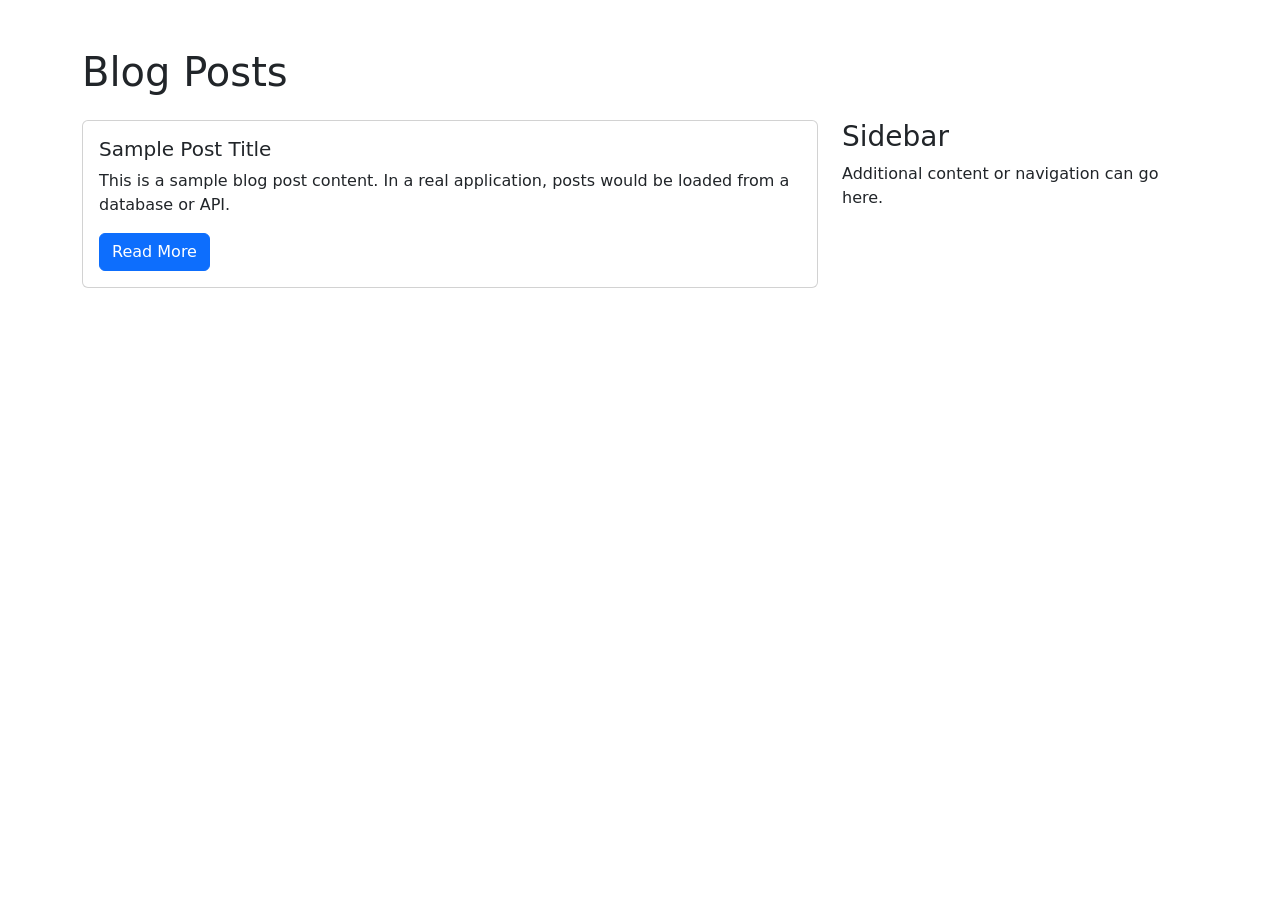
==== user-app/index.html @ 09cea37a "Initialized a new project" ====
<!DOCTYPE html>
<html lang="en">
<head>
    <meta charset="UTF-8">
    <meta name="viewport" content="width=device-width, initial-scale=1.0">
    <title>User - Blog Posts</title>
    <link href="https://cdn.jsdelivr.net/npm/bootstrap@5.3.0/dist/css/bootstrap.min.css" rel="stylesheet">
</head>
<body>
    <div class="container mt-5">
        <h1 class="mb-4">Blog Posts</h1>
        <div class="row">
            <div class="col-md-8">
                <div id="postsContainer">
                    <!-- Blog posts will be displayed here -->
                    <div class="card mb-4">
                        <div class="card-body">
                            <h5 class="card-title">Sample Post Title</h5>
                            <p class="card-text">This is a sample blog post content. In a real application, posts would be loaded from a database or API.</p>
                            <a href="#" class="btn btn-primary">Read More</a>
                        </div>
                    </div>
                </div>
            </div>
            <div class="col-md-4">
                <h3>Sidebar</h3>
                <p>Additional content or navigation can go here.</p>
            </div>
        </div>
    </div>
    <script src="https://cdn.jsdelivr.net/npm/bootstrap@5.3.0/dist/js/bootstrap.bundle.min.js"></script>
</body>
</html>
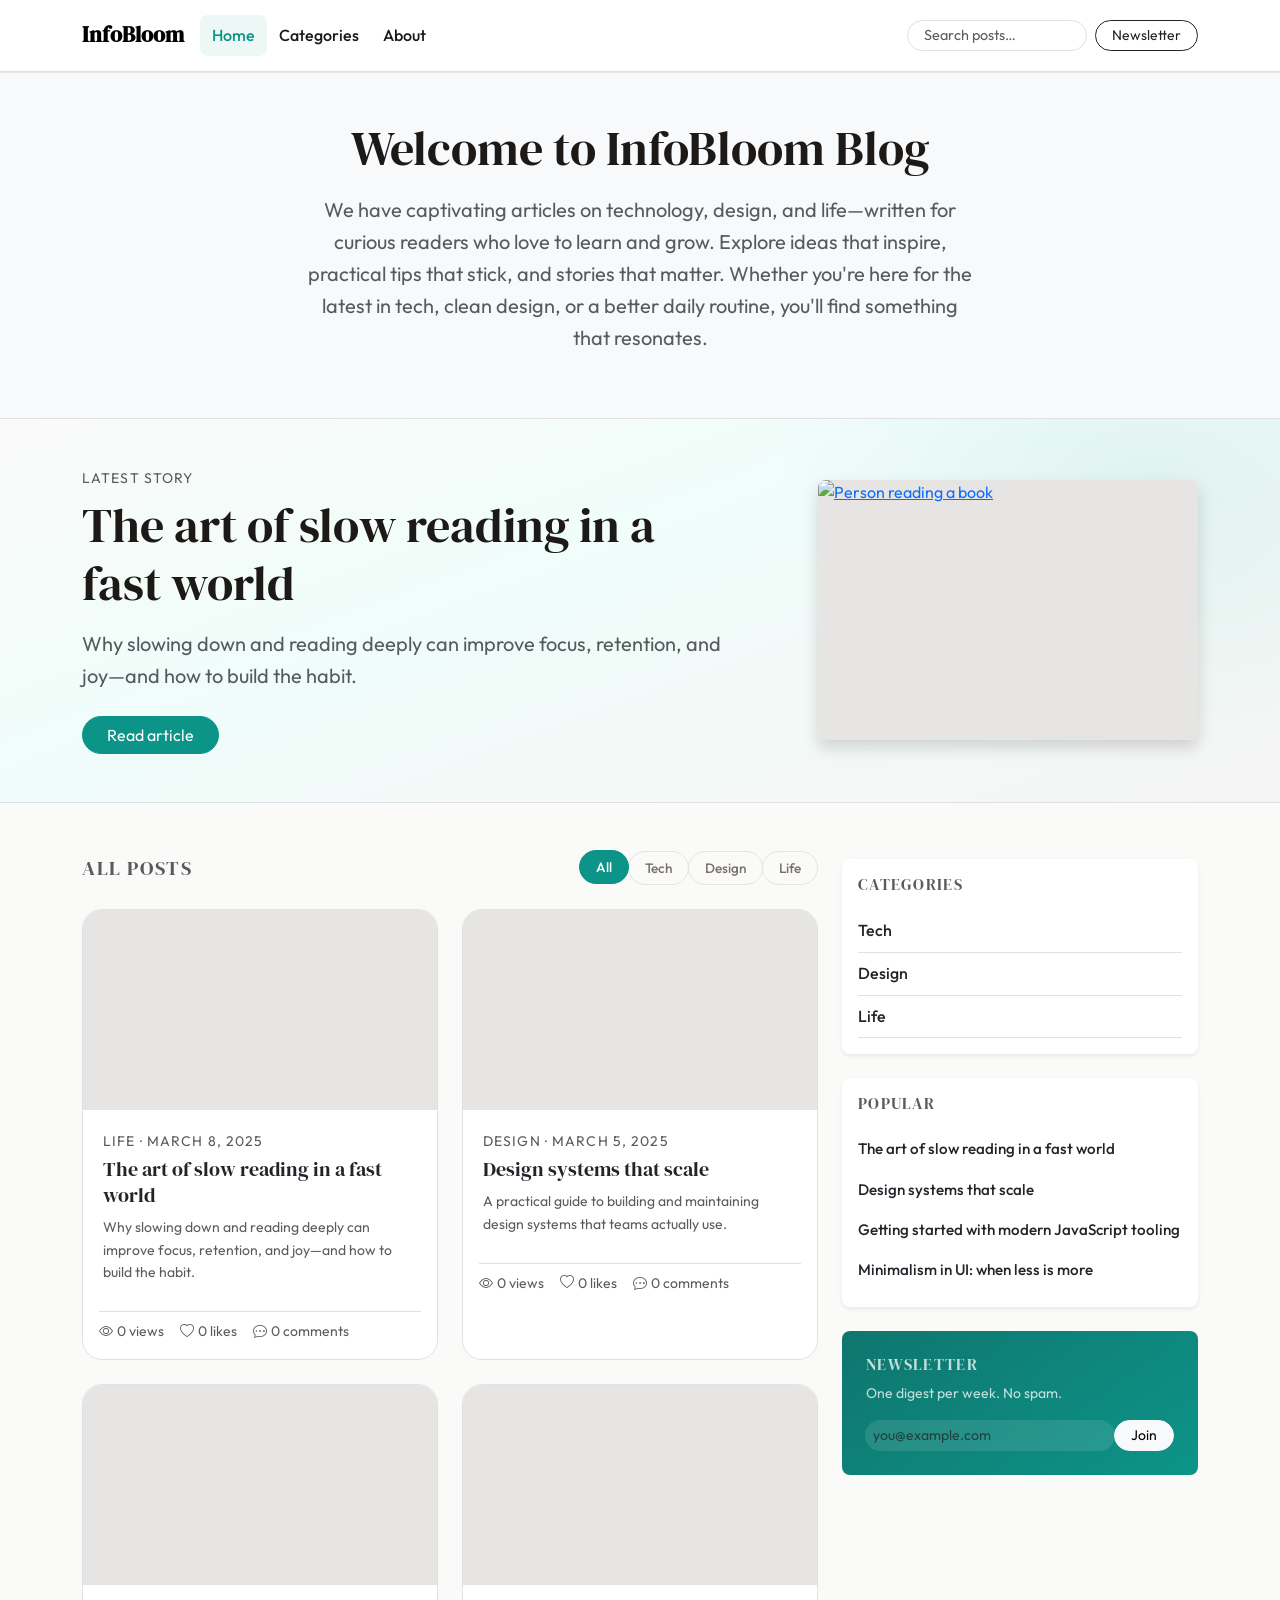
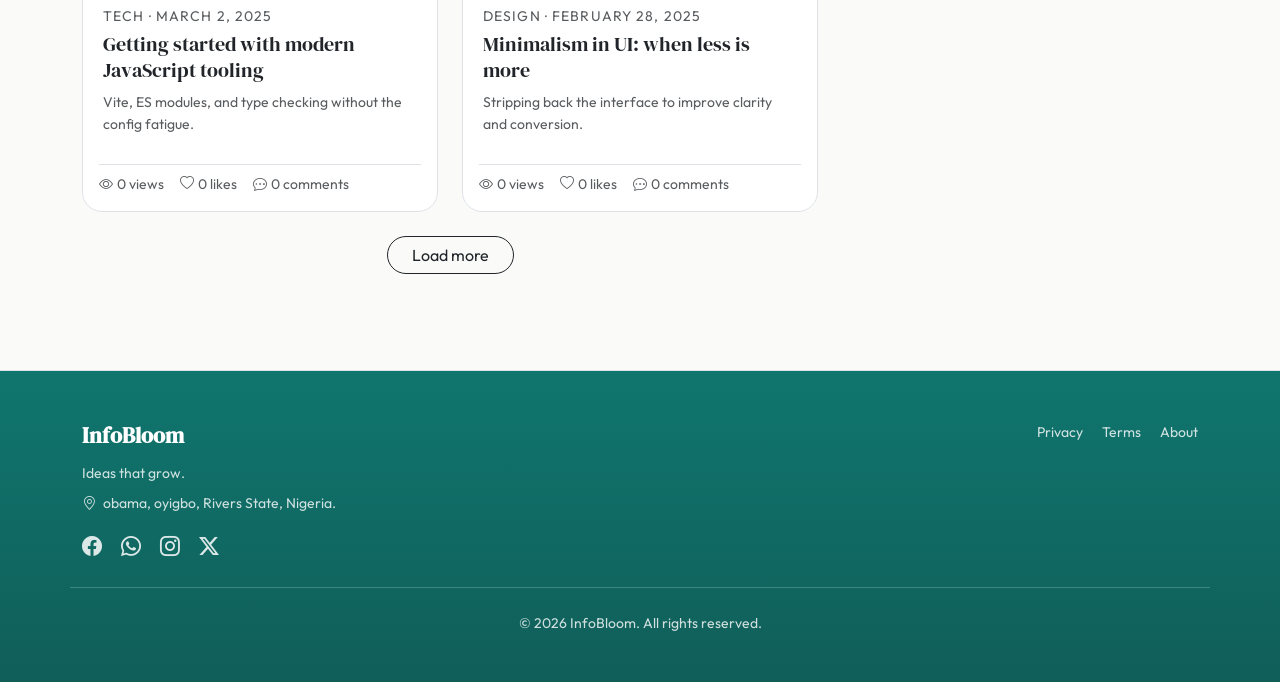
==== commit 764e59d9: "added user" ====
--- a/user-app/index.html
+++ b/user-app/index.html
@@ -3,31 +3,195 @@
 <head>
     <meta charset="UTF-8">
     <meta name="viewport" content="width=device-width, initial-scale=1.0">
-    <title>User - Blog Posts</title>
-    <link href="https://cdn.jsdelivr.net/npm/bootstrap@5.3.0/dist/css/bootstrap.min.css" rel="stylesheet">
+    <meta name="description" content="InfoBloom — A blog where ideas grow. Articles on tech, design, and life.">
+    <title>InfoBloom — Ideas that grow</title>
+    <link href="https://cdn.jsdelivr.net/npm/bootstrap@5.3.2/dist/css/bootstrap.min.css" rel="stylesheet">
+    <link rel="preconnect" href="https://fonts.googleapis.com">
+    <link rel="preconnect" href="https://fonts.gstatic.com" crossorigin>
+    <link href="https://fonts.googleapis.com/css2?family=DM+Serif+Display&family=Outfit:wght@400;500;600;700&display=swap" rel="stylesheet">
+    <link rel="stylesheet" href="https://cdn.jsdelivr.net/npm/bootstrap-icons@1.11.3/font/bootstrap-icons.min.css">
+    <link rel="stylesheet" href="styles.css">
 </head>
 <body>
-    <div class="container mt-5">
-        <h1 class="mb-4">Blog Posts</h1>
-        <div class="row">
-            <div class="col-md-8">
-                <div id="postsContainer">
-                    <!-- Blog posts will be displayed here -->
-                    <div class="card mb-4">
-                        <div class="card-body">
-                            <h5 class="card-title">Sample Post Title</h5>
-                            <p class="card-text">This is a sample blog post content. In a real application, posts would be loaded from a database or API.</p>
-                            <a href="#" class="btn btn-primary">Read More</a>
+    <header>
+        <nav class="navbar navbar-expand-lg navbar-light bg-white border-bottom fixed-top" aria-label="Main navigation">
+            <div class="container">
+                <a class="navbar-brand fw-bold" href="index.html">InfoBloom</a>
+                <button class="navbar-toggler border-0" type="button" data-bs-toggle="collapse" data-bs-target="#navbarMain" aria-controls="navbarMain" aria-expanded="false" aria-label="Toggle menu">
+                    <span class="navbar-toggler-icon"></span>
+                </button>
+                <div class="collapse navbar-collapse" id="navbarMain">
+                    <ul class="navbar-nav me-auto mb-2 mb-lg-0">
+                        <li class="nav-item">
+                            <a class="nav-link active" href="index.html">Home</a>
+                        </li>
+                        <li class="nav-item">
+                            <a class="nav-link" href="index.html#categories">Categories</a>
+                        </li>
+                        <li class="nav-item">
+                            <a class="nav-link" href="about.html">About</a>
+                        </li>
+                    </ul>
+                    <div class="d-flex align-items-center gap-2 flex-grow-1 flex-lg-grow-0">
+                        <div class="position-relative w-100" style="max-width: 220px;">
+                            <label for="searchInput" class="visually-hidden">Search posts</label>
+                            <input type="search" class="form-control form-control-sm rounded-pill border search-input" id="searchInput" placeholder="Search posts…" aria-label="Search posts">
                         </div>
+                        <button type="button" class="btn btn-outline-dark btn-sm rounded-pill px-3" data-bs-toggle="modal" data-bs-target="#newsletterModal">Newsletter</button>
                     </div>
                 </div>
             </div>
-            <div class="col-md-4">
-                <h3>Sidebar</h3>
-                <p>Additional content or navigation can go here.</p>
+        </nav>
+    </header>
+
+    <main class="content-offset">
+        <!-- Welcome heading -->
+        <section class="welcome-heading bg-light border-bottom py-4 py-lg-5">
+            <div class="container text-center">
+                <h1 class="display-6 fw-normal hero-title mb-3 animate-in delay-1">Welcome to InfoBloom Blog</h1>
+                <p class="lead text-muted mx-auto animate-in delay-2" style="max-width: 42rem;">
+                    We have captivating articles on technology, design, and life—written for curious readers who love to learn and grow. Explore ideas that inspire, practical tips that stick, and stories that matter. Whether you're here for the latest in tech, clean design, or a better daily routine, you'll find something that resonates.
+                </p>
+            </div>
+        </section>
+        <!-- Hero: featured post -->
+        <section class="hero bg-light border-bottom py-5 py-lg-6">
+            <div class="container position-relative">
+                <div class="row align-items-center">
+                    <div class="col-lg-7">
+                        <p class="text-uppercase small text-muted mb-2 letter-spacing animate-in delay-1" aria-hidden="true">Latest story</p>
+                        <h1 class="display-5 fw-normal mb-3 hero-title animate-in delay-2" id="heroTitle">Loading…</h1>
+                        <p class="lead text-muted mb-4 animate-in delay-3" id="heroExcerpt">—</p>
+                        <a href="#" class="btn btn-dark rounded-pill px-4 animate-in delay-4" id="heroCta">Read article</a>
+                    </div>
+                    <div class="col-lg-5 d-none d-lg-block mt-4 mt-lg-0">
+                        <a href="#" id="heroCtaImage" class="hero-image-card animate-in delay-5 d-block rounded-3 overflow-hidden shadow">
+                            <img id="heroImage" src="" alt="" class="hero-image-card-img w-100">
+                        </a>
+                    </div>
+                </div>
+            </div>
+        </section>
+
+        <!-- Posts + sidebar -->
+        <section class="py-5" id="categories">
+            <div class="container">
+                <div class="row">
+                    <div class="col-lg-8">
+                        <div class="d-flex flex-wrap align-items-center justify-content-between gap-3 mb-4 reveal">
+                            <h2 class="h5 text-uppercase text-muted letter-spacing mb-0">All posts</h2>
+                            <div class="btn-group" role="group" aria-label="Filter by category">
+                                <button type="button" class="btn btn-outline-secondary btn-sm rounded-pill px-3 btn-filter active" data-category="all">All</button>
+                                <button type="button" class="btn btn-outline-secondary btn-sm rounded-pill px-3 btn-filter" data-category="tech">Tech</button>
+                                <button type="button" class="btn btn-outline-secondary btn-sm rounded-pill px-3 btn-filter" data-category="design">Design</button>
+                                <button type="button" class="btn btn-outline-secondary btn-sm rounded-pill px-3 btn-filter" data-category="life">Life</button>
+                            </div>
+                        </div>
+                        <div id="postsContainer" class="row g-4" role="list">
+                            <!-- Posts injected by app.js -->
+                        </div>
+                        <div id="postsEmpty" class="text-center py-5 d-none">
+                            <p class="text-muted mb-0">No posts match your search or filter.</p>
+                        </div>
+                        <div class="text-center mt-4">
+                            <button type="button" class="btn btn-outline-dark rounded-pill px-4" id="loadMoreBtn">Load more</button>
+                        </div>
+                    </div>
+                    <aside class="col-lg-4 mt-5 mt-lg-0">
+                        <div class="sticky-top pt-lg-2">
+                            <div class="card border-0 shadow-sm rounded-3 mb-4 reveal">
+                                <div class="card-body">
+                                    <h3 class="h6 text-uppercase text-muted letter-spacing mb-3">Categories</h3>
+                                    <ul class="list-unstyled mb-0">
+                                        <li><a href="#" class="category-link text-dark text-decoration-none d-flex justify-content-between py-2 border-bottom" data-category="tech">Tech</a></li>
+                                        <li><a href="#" class="category-link text-dark text-decoration-none d-flex justify-content-between py-2 border-bottom" data-category="design">Design</a></li>
+                                        <li><a href="#" class="category-link text-dark text-decoration-none d-flex justify-content-between py-2 border-bottom" data-category="life">Life</a></li>
+                                    </ul>
+                                </div>
+                            </div>
+                            <div class="card border-0 shadow-sm rounded-3 mb-4 reveal">
+                                <div class="card-body">
+                                    <h3 class="h6 text-uppercase text-muted letter-spacing mb-3">Popular</h3>
+                                    <ul class="list-unstyled mb-0" id="popularList">
+                                        <!-- Injected by app.js -->
+                                    </ul>
+                                </div>
+                            </div>
+                            <div class="card bg-dark text-white border-0 rounded-3 overflow-hidden reveal">
+                                <div class="card-body p-4">
+                                    <h3 class="h6 text-uppercase letter-spacing mb-2 opacity-75">Newsletter</h3>
+                                    <p class="small opacity-75 mb-3">One digest per week. No spam.</p>
+                                    <form id="sidebarNewsletterForm" class="newsletter-form">
+                                        <div class="input-group">
+                                            <label for="sidebarEmail" class="visually-hidden">Email address</label>
+                                            <input type="email" class="form-control form-control-sm rounded-pill border-0 bg-white bg-opacity-10 text-white" id="sidebarEmail" placeholder="you@example.com" required>
+                                            <button class="btn btn-light btn-sm rounded-pill px-3" type="submit">Join</button>
+                                        </div>
+                                        <p class="small text-success mt-2 mb-0 d-none" id="newsletterSuccess">Thanks! Check your inbox.</p>
+                                    </form>
+                                </div>
+                            </div>
+                        </div>
+                    </aside>
+                </div>
+            </div>
+        </section>
+    </main>
+
+    <footer class="footer border-top py-5 mt-5 reveal">
+        <div class="container">
+            <div class="row align-items-start">
+                <div class="col-md-6 mb-4 mb-md-0">
+                    <a class="navbar-brand fw-bold text-dark text-decoration-none" href="index.html">InfoBloom</a>
+                    <p class="small text-muted mt-2 mb-0">Ideas that grow.</p>
+                    <address class="small text-muted mt-2 mb-0">
+                        <i class="bi bi-geo-alt me-1"></i> obama, oyigbo, Rivers State, Nigeria.
+                    </address>
+                    <div class="social-links mt-3">
+                        <a href="https://facebook.com" target="_blank" rel="noopener noreferrer" class="text-muted me-3" aria-label="Facebook"><i class="bi bi-facebook"></i></a>
+                        <a href="https://wa.me" target="_blank" rel="noopener noreferrer" class="text-muted me-3" aria-label="WhatsApp"><i class="bi bi-whatsapp"></i></a>
+                        <a href="https://instagram.com" target="_blank" rel="noopener noreferrer" class="text-muted me-3" aria-label="Instagram"><i class="bi bi-instagram"></i></a>
+                        <a href="https://twitter.com" target="_blank" rel="noopener noreferrer" class="text-muted" aria-label="Twitter"><i class="bi bi-twitter-x"></i></a>
+                    </div>
+                </div>
+                <div class="col-md-6 text-md-end">
+                    <a href="#" class="text-muted text-decoration-none me-3 small">Privacy</a>
+                    <a href="#" class="text-muted text-decoration-none me-3 small">Terms</a>
+                    <a href="about.html" class="text-muted text-decoration-none small">About</a>
+                </div>
+            </div>
+            <div class="row mt-4 pt-4 border-top">
+                <div class="col-12 text-center text-muted small">
+                    &copy; <span id="copyrightYear">2025</span> InfoBloom. All rights reserved.
+                </div>
+            </div>
+        </div>
+    </footer>
+
+    <!-- Newsletter modal (Bootstrap) -->
+    <div class="modal fade" id="newsletterModal" tabindex="-1" aria-labelledby="newsletterModalLabel" aria-hidden="true">
+        <div class="modal-dialog modal-dialog-centered">
+            <div class="modal-content border-0 shadow rounded-3 overflow-hidden">
+                <div class="modal-header border-0 pb-0">
+                    <h2 class="modal-title h5" id="newsletterModalLabel">Subscribe to the newsletter</h2>
+                    <button type="button" class="btn-close" data-bs-dismiss="modal" aria-label="Close"></button>
+                </div>
+                <div class="modal-body">
+                    <p class="text-muted small">Weekly digest of the best posts. Unsubscribe anytime.</p>
+                    <form id="modalNewsletterForm">
+                        <div class="mb-3">
+                            <label for="modalEmail" class="form-label small">Email</label>
+                            <input type="email" class="form-control rounded-3" id="modalEmail" placeholder="you@example.com" required>
+                        </div>
+                        <button type="submit" class="btn btn-dark w-100 rounded-pill">Subscribe</button>
+                    </form>
+                </div>
             </div>
         </div>
     </div>
-    <script src="https://cdn.jsdelivr.net/npm/bootstrap@5.3.0/dist/js/bootstrap.bundle.min.js"></script>
+
+    <script src="https://cdn.jsdelivr.net/npm/bootstrap@5.3.2/dist/js/bootstrap.bundle.min.js"></script>
+    <script src="app.js"></script>
+    <script>document.getElementById('copyrightYear') && (document.getElementById('copyrightYear').textContent = new Date().getFullYear());</script>
 </body>
-</html>+</html>
--- a/user-app/styles.css
+++ b/user-app/styles.css
@@ -0,0 +1,595 @@
+/* ===== InfoBloom User Blog — Design system + animations ===== */
+:root {
+    --font-display: 'DM Serif Display', Georgia, serif;
+    --font-body: 'Outfit', -apple-system, BlinkMacSystemFont, sans-serif;
+    --color-bg: #fafaf9;
+    --color-surface: #ffffff;
+    --color-text: #1c1917;
+    --color-muted: #78716c;
+    --color-accent: #0d9488;
+    --color-accent-dark: #0f766e;
+    --color-border: #e7e5e4;
+    --radius-sm: 0.5rem;
+    --radius-md: 0.75rem;
+    --radius-lg: 1rem;
+    --radius-xl: 1.25rem;
+    --shadow-card: 0 1px 3px rgba(0,0,0,.06);
+    --shadow-hover: 0 12px 28px rgba(0,0,0,.1);
+    --shadow-glow: 0 0 0 1px rgba(13, 148, 136, 0.1);
+    --nav-height: 72px;
+    --ease-out-expo: cubic-bezier(0.16, 1, 0.3, 1);
+    --ease-out-quart: cubic-bezier(0.25, 1, 0.5, 1);
+    --transition: 0.25s var(--ease-out-quart);
+    --duration-slow: 0.5s;
+}
+
+* {
+    box-sizing: border-box;
+}
+
+html {
+    scroll-behavior: smooth;
+}
+
+body {
+    font-family: var(--font-body);
+    font-size: 1rem;
+    line-height: 1.6;
+    color: var(--color-text);
+    background-color: var(--color-bg);
+    -webkit-font-smoothing: antialiased;
+}
+
+/* Typography */
+h1, h2, h3, .hero-title {
+    font-family: var(--font-display);
+    font-weight: 400;
+    line-height: 1.2;
+}
+
+
+.lead {
+    font-weight: 400;
+    color: var(--color-muted);
+}
+
+/* Layout */
+.pt-nav,
+.content-offset {
+    padding-top: var(--nav-height);
+}
+
+.letter-spacing {
+    letter-spacing: 0.08em;
+}
+
+/* Navbar — subtle glass + slide-in on load */
+.navbar {
+    min-height: var(--nav-height);
+    box-shadow: 0 1px 0 var(--color-border);
+    transition: box-shadow 0.3s, background 0.3s;
+    animation: slideDown 0.6s var(--ease-out-expo) backwards;
+}
+
+@keyframes slideDown {
+    from {
+        opacity: 0;
+        transform: translateY(-16px);
+    }
+    to {
+        opacity: 1;
+        transform: translateY(0);
+    }
+}
+
+.navbar-brand {
+    font-family: var(--font-display);
+    font-size: 1.35rem;
+}
+
+.nav-link {
+    font-weight: 500;
+    color: var(--color-text) !important;
+    padding: 0.5rem 0.75rem !important;
+    border-radius: var(--radius-sm);
+    transition: background var(--transition), color var(--transition);
+}
+
+.nav-link:hover, .nav-link.active {
+    background: rgba(13, 148, 136, 0.08);
+    color: var(--color-accent) !important;
+}
+
+.search-input {
+    width: 180px;
+    padding-left: 1rem;
+    padding-right: 2.25rem;
+    font-size: 0.9rem;
+    transition: width var(--transition), box-shadow var(--transition);
+}
+
+.search-input:focus {
+    width: 220px;
+    box-shadow: 0 0 0 2px var(--color-accent);
+    border-color: var(--color-accent);
+    outline: 0;
+}
+
+/* Hero load-in animations */
+.hero .animate-in {
+    opacity: 0;
+    transform: translateY(20px);
+    animation: fadeInUp 0.7s var(--ease-out-expo) forwards;
+}
+
+.hero .animate-in.delay-1 { animation-delay: 0.1s; }
+.hero .animate-in.delay-2 { animation-delay: 0.2s; }
+.hero .animate-in.delay-3 { animation-delay: 0.35s; }
+.hero .animate-in.delay-4 { animation-delay: 0.5s; }
+.hero .animate-in.delay-5 { animation-delay: 0.65s; }
+.hero .animate-in.delay-6 { animation-delay: 0.8s; }
+
+.search-icon {
+    pointer-events: none;
+}
+
+/* Hero — top-tier gradient + animated accent */
+.hero {
+    background: linear-gradient(160deg, var(--color-bg) 0%, #f0fdfa 40%, #f5f5f4 100%);
+    position: relative;
+    overflow: hidden;
+}
+
+.hero::before {
+    content: '';
+    position: absolute;
+    top: -50%;
+    right: -20%;
+    width: 60%;
+    height: 140%;
+    background: radial-gradient(ellipse, rgba(13, 148, 136, 0.08) 0%, transparent 70%);
+    pointer-events: none;
+}
+
+.hero-title {
+    font-size: clamp(2rem, 5vw, 3rem);
+}
+
+/* Latest story image card */
+.hero-image-card {
+    width: 100%;
+    max-width: 380px;
+    margin-left: auto;
+    display: block;
+    border-radius: var(--radius-xl);
+    overflow: hidden;
+    box-shadow: var(--shadow-hover);
+    transition: transform 0.35s var(--ease-out-quart), box-shadow 0.35s;
+}
+
+.hero-image-card:hover {
+    transform: translateY(-4px);
+    box-shadow: 0 16px 40px rgba(0, 0, 0, 0.12);
+}
+
+.hero-image-card-img {
+    height: 260px;
+    object-fit: cover;
+    object-position: center;
+    display: block;
+    background: var(--color-border);
+}
+
+@keyframes float {
+    0%, 100% { transform: translateY(0) scale(1); }
+    50% { transform: translateY(-12px) scale(1.02); }
+}
+
+/* Buttons — accent + micro-interactions */
+.btn-dark,
+.btn-primary {
+    background: var(--color-accent) !important;
+    border-color: var(--color-accent) !important;
+    transition: transform 0.2s var(--ease-out-quart), box-shadow 0.2s, background 0.2s;
+}
+
+.btn-dark:hover,
+.btn-primary:hover {
+    background: var(--color-accent-dark) !important;
+    border-color: var(--color-accent-dark) !important;
+    transform: translateY(-1px);
+    box-shadow: 0 4px 14px rgba(13, 148, 136, 0.35);
+}
+
+.btn-dark:active,
+.btn-primary:active {
+    transform: translateY(0);
+}
+
+.btn-outline-dark:hover {
+    background: var(--color-text);
+    border-color: var(--color-text);
+    transform: translateY(-1px);
+}
+
+.btn-filter {
+    font-size: 0.85rem;
+    font-weight: 500;
+    padding: 0.35rem 1rem;
+    background: transparent;
+    border: 1px solid var(--color-border);
+    color: var(--color-muted);
+    transition: all var(--transition);
+}
+
+.btn-filter:hover, .btn-filter.active {
+    background: var(--color-accent);
+    border-color: var(--color-accent);
+    color: #fff;
+    transform: translateY(-1px);
+}
+
+/* Post cards — premium hover + scale */
+.post-card {
+    transition: box-shadow 0.35s var(--ease-out-quart), transform 0.35s var(--ease-out-quart), border-color 0.25s;
+    border-radius: var(--radius-xl) !important;
+    overflow: hidden;
+}
+
+.post-card:hover {
+    box-shadow: var(--shadow-hover);
+    border-color: rgba(13, 148, 136, 0.2) !important;
+    transform: translateY(-6px) scale(1.01);
+}
+
+.post-card-link {
+    display: block;
+}
+
+/* Card image: wrapper keeps 200px area visible; img fills it */
+.post-card-image-wrap {
+    width: 100%;
+    height: 200px;
+    min-height: 200px;
+    overflow: hidden;
+    background: var(--color-border);
+}
+
+.post-card-image-wrap .post-card-image {
+    width: 100%;
+    height: 100%;
+    display: block;
+    object-fit: cover;
+    object-position: center;
+    transition: transform 0.5s var(--ease-out-quart);
+}
+
+.post-card:hover .post-card-image-wrap .post-card-image {
+    transform: scale(1.05);
+}
+
+.post-card .card-body {
+    padding: 1.25rem;
+}
+
+.post-card-title {
+    font-family: var(--font-display);
+    font-weight: 400;
+    line-height: 1.3;
+    transition: color var(--transition);
+}
+
+.post-card:hover .post-card-title {
+    color: var(--color-accent) !important;
+}
+
+.post-card-stats .btn-like:hover {
+    color: var(--color-accent) !important;
+}
+
+.post-card-stats .btn-like .text-danger {
+    color: var(--color-accent) !important;
+}
+
+/* Sidebar */
+.sidebar {
+    padding-top: 0.25rem;
+}
+
+.category-link {
+    color: var(--color-text);
+    font-weight: 500;
+    transition: color var(--transition), padding-left var(--transition);
+}
+
+.category-link:hover {
+    color: var(--color-accent);
+    padding-left: 0.5rem;
+}
+
+/* Sidebar cards — premium look */
+aside .card {
+    transition: transform 0.3s var(--ease-out-quart), box-shadow 0.3s;
+}
+
+aside .card:hover {
+    transform: translateY(-2px);
+    box-shadow: var(--shadow-hover);
+}
+
+aside .card.bg-dark {
+    background: linear-gradient(145deg, var(--color-accent-dark) 0%, var(--color-accent) 100%) !important;
+}
+
+aside .card.bg-dark .btn-light:hover {
+    background: var(--color-bg) !important;
+    color: var(--color-text);
+}
+
+.popular-item {
+    display: block;
+    padding: 0.75rem 0;
+    border-bottom: 1px solid var(--color-border);
+    color: var(--color-text);
+    text-decoration: none;
+    font-weight: 500;
+    font-size: 0.95rem;
+    transition: color var(--transition);
+}
+
+.popular-item:last-child {
+    border-bottom: 0 !important;
+}
+
+.popular-item:hover {
+    color: var(--color-muted) !important;
+}
+
+/* Article (single post) page — image card */
+.article-image-wrap {
+    width: 100%;
+    max-height: 360px;
+    overflow: hidden;
+    background: var(--color-border);
+}
+
+.article-image {
+    width: 100%;
+    height: auto;
+    max-height: 360px;
+    object-fit: cover;
+    object-position: center;
+    display: block;
+}
+
+.article-header {
+    padding: 2rem 0 1.5rem;
+}
+
+.article-title {
+    font-size: clamp(1.75rem, 4vw, 2.5rem);
+    margin-bottom: 0.75rem;
+}
+
+.article-meta {
+    font-size: 0.9rem;
+    color: var(--color-muted);
+}
+
+.article-body,
+.content-body {
+    font-size: 1.1rem;
+    max-width: 65ch;
+    margin: 0 auto;
+    padding: 2rem 0 4rem;
+}
+
+.article-body p,
+.content-body p {
+    margin-bottom: 1.25rem;
+}
+
+.article-body h2,
+.content-body h2 {
+    font-family: var(--font-display);
+    font-size: 1.5rem;
+    margin-top: 2rem;
+    margin-bottom: 0.75rem;
+}
+
+.article-body a,
+.content-body a {
+    color: var(--color-accent);
+    text-decoration: underline;
+    transition: opacity 0.2s;
+}
+
+.article-body a:hover,
+.content-body a:hover {
+    opacity: 0.85;
+}
+
+.article-body code,
+.content-body code {
+    background: var(--color-bg);
+    padding: 0.2em 0.4em;
+    border-radius: 4px;
+    font-size: 0.9em;
+}
+
+.back-link {
+    font-weight: 500;
+    color: var(--color-text);
+    text-decoration: none;
+    display: inline-flex;
+    align-items: center;
+    gap: 0.35rem;
+    margin-bottom: 1.5rem;
+}
+
+.back-link:hover {
+    color: var(--color-muted);
+}
+
+/* Article stats & comments */
+.article-stats .btn-like-article:hover {
+    color: var(--color-accent) !important;
+}
+
+.comments-section .comment-item:last-child {
+    border-bottom: 0 !important;
+    margin-bottom: 0 !important;
+    padding-bottom: 0 !important;
+}
+
+/* Footer — green theme */
+.footer {
+    background: linear-gradient(180deg, #0f766e 0%, #115e59 100%);
+    color: rgba(255, 255, 255, 0.9);
+}
+
+.footer .navbar-brand,
+.footer .text-dark {
+    color: #fff !important;
+}
+
+.footer .text-muted,
+.footer address,
+.footer .small {
+    color: rgba(255, 255, 255, 0.8) !important;
+}
+
+.footer a.text-muted {
+    color: rgba(255, 255, 255, 0.8) !important;
+}
+
+.footer a.text-muted:hover {
+    color: #fff !important;
+}
+
+.footer .border-top {
+    border-color: rgba(255, 255, 255, 0.2) !important;
+}
+
+.footer .social-links a {
+    font-size: 1.25rem;
+    color: rgba(255, 255, 255, 0.85) !important;
+    transition: color 0.2s, transform 0.2s;
+}
+
+.footer .social-links a:hover {
+    color: #fff !important;
+    transform: translateY(-2px);
+}
+
+.footer address {
+    font-style: normal;
+}
+
+/* Modal */
+.modal-content {
+    padding: 0;
+}
+
+/* ===== Keyframe animations ===== */
+@keyframes fadeInUp {
+    from {
+        opacity: 0;
+        transform: translateY(20px);
+    }
+    to {
+        opacity: 1;
+        transform: translateY(0);
+    }
+}
+
+@keyframes fadeIn {
+    from { opacity: 0; }
+    to { opacity: 1; }
+}
+
+@keyframes scaleIn {
+    from {
+        opacity: 0;
+        transform: scale(0.96);
+    }
+    to {
+        opacity: 1;
+        transform: scale(1);
+    }
+}
+
+/* Reveal on scroll — JS adds .in-view */
+.reveal {
+    opacity: 0;
+    transform: translateY(24px);
+    transition: opacity 0.6s var(--ease-out-expo), transform 0.6s var(--ease-out-expo);
+}
+
+.reveal.in-view {
+    opacity: 1;
+    transform: translateY(0);
+}
+
+/* Post grid stagger */
+#postsContainer > [role="listitem"] {
+    opacity: 0;
+    transform: translateY(20px);
+    animation: fadeInUp 0.5s var(--ease-out-expo) forwards;
+}
+
+#postsContainer > [role="listitem"]:nth-child(1) { animation-delay: 0.05s; }
+#postsContainer > [role="listitem"]:nth-child(2) { animation-delay: 0.12s; }
+#postsContainer > [role="listitem"]:nth-child(3) { animation-delay: 0.19s; }
+#postsContainer > [role="listitem"]:nth-child(4) { animation-delay: 0.26s; }
+#postsContainer > [role="listitem"]:nth-child(n+5) { animation-delay: 0.33s; }
+
+/* Modal enter */
+.modal.fade .modal-dialog {
+    transition: transform 0.35s var(--ease-out-expo);
+}
+
+.modal.show .modal-dialog {
+    transform: scale(1);
+}
+
+.modal .modal-content {
+    animation: scaleIn 0.3s var(--ease-out-expo);
+}
+
+/* Load more button */
+#loadMoreBtn {
+    transition: transform 0.2s var(--ease-out-quart), box-shadow 0.2s;
+}
+
+#loadMoreBtn:hover {
+    transform: translateY(-2px);
+}
+
+/* Focus states (a11y) */
+a:focus-visible,
+button:focus-visible,
+input:focus-visible {
+    outline: 2px solid var(--color-accent);
+    outline-offset: 2px;
+}
+
+/* Reduce motion for users who prefer it */
+@media (prefers-reduced-motion: reduce) {
+    *, *::before, *::after {
+        animation-duration: 0.01ms !important;
+        animation-iteration-count: 1 !important;
+        transition-duration: 0.01ms !important;
+    }
+    .reveal { opacity: 1; transform: none; }
+}
+
+/* Responsive */
+@media (max-width: 991.98px) {
+    .search-input {
+        width: 100%;
+    }
+    .search-input:focus {
+        width: 100%;
+    }
+}
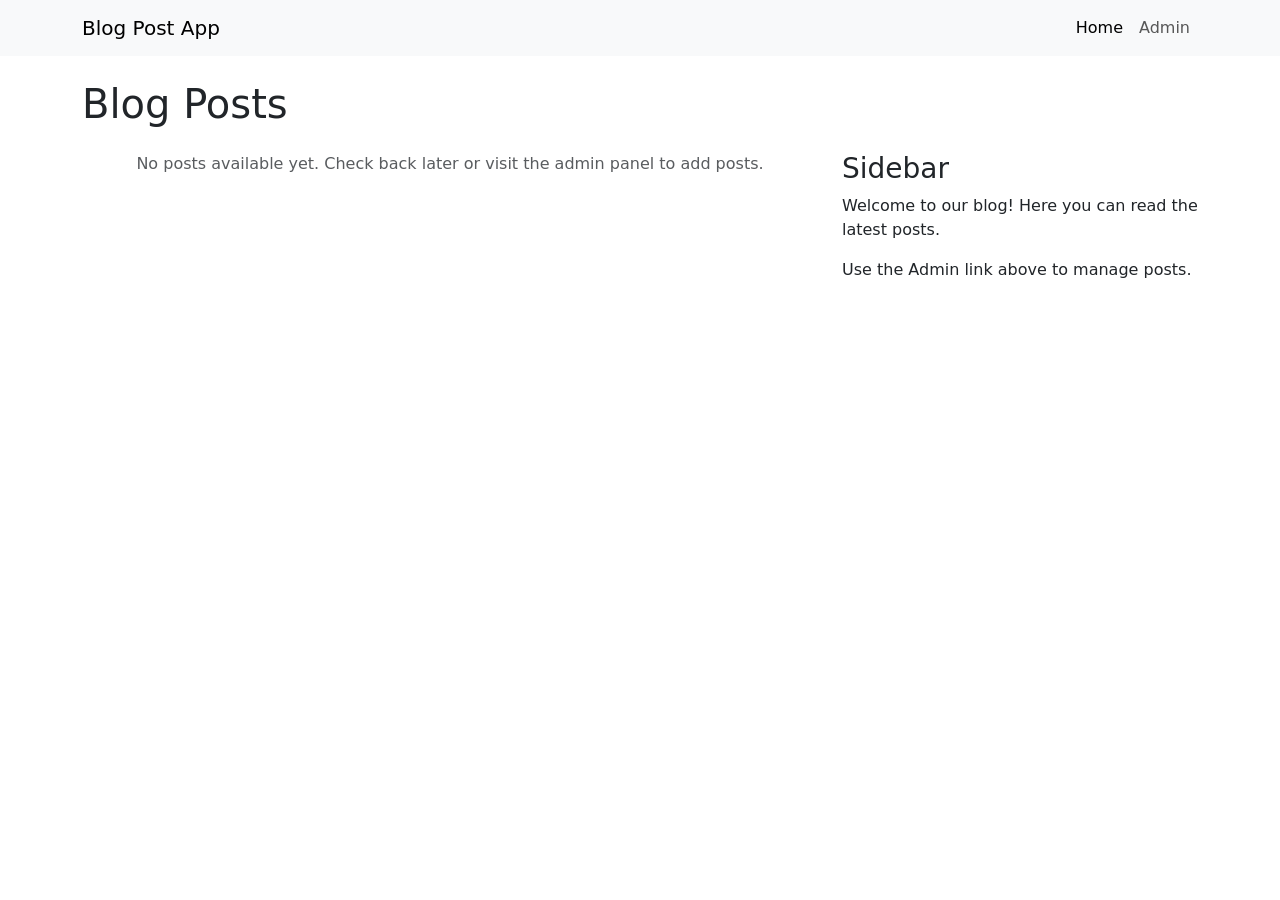
==== commit 0c46ce77: "admin area updated" ====
--- a/user-app/index.html
+++ b/user-app/index.html
@@ -3,195 +3,40 @@
 <head>
     <meta charset="UTF-8">
     <meta name="viewport" content="width=device-width, initial-scale=1.0">
-    <meta name="description" content="InfoBloom — A blog where ideas grow. Articles on tech, design, and life.">
-    <title>InfoBloom — Ideas that grow</title>
-    <link href="https://cdn.jsdelivr.net/npm/bootstrap@5.3.2/dist/css/bootstrap.min.css" rel="stylesheet">
-    <link rel="preconnect" href="https://fonts.googleapis.com">
-    <link rel="preconnect" href="https://fonts.gstatic.com" crossorigin>
-    <link href="https://fonts.googleapis.com/css2?family=DM+Serif+Display&family=Outfit:wght@400;500;600;700&display=swap" rel="stylesheet">
-    <link rel="stylesheet" href="https://cdn.jsdelivr.net/npm/bootstrap-icons@1.11.3/font/bootstrap-icons.min.css">
-    <link rel="stylesheet" href="styles.css">
+    <title>User - Blog Posts</title>
+    <link href="https://cdn.jsdelivr.net/npm/bootstrap@5.3.0/dist/css/bootstrap.min.css" rel="stylesheet">
 </head>
 <body>
-    <header>
-        <nav class="navbar navbar-expand-lg navbar-light bg-white border-bottom fixed-top" aria-label="Main navigation">
-            <div class="container">
-                <a class="navbar-brand fw-bold" href="index.html">InfoBloom</a>
-                <button class="navbar-toggler border-0" type="button" data-bs-toggle="collapse" data-bs-target="#navbarMain" aria-controls="navbarMain" aria-expanded="false" aria-label="Toggle menu">
-                    <span class="navbar-toggler-icon"></span>
-                </button>
-                <div class="collapse navbar-collapse" id="navbarMain">
-                    <ul class="navbar-nav me-auto mb-2 mb-lg-0">
-                        <li class="nav-item">
-                            <a class="nav-link active" href="index.html">Home</a>
-                        </li>
-                        <li class="nav-item">
-                            <a class="nav-link" href="index.html#categories">Categories</a>
-                        </li>
-                        <li class="nav-item">
-                            <a class="nav-link" href="about.html">About</a>
-                        </li>
-                    </ul>
-                    <div class="d-flex align-items-center gap-2 flex-grow-1 flex-lg-grow-0">
-                        <div class="position-relative w-100" style="max-width: 220px;">
-                            <label for="searchInput" class="visually-hidden">Search posts</label>
-                            <input type="search" class="form-control form-control-sm rounded-pill border search-input" id="searchInput" placeholder="Search posts…" aria-label="Search posts">
-                        </div>
-                        <button type="button" class="btn btn-outline-dark btn-sm rounded-pill px-3" data-bs-toggle="modal" data-bs-target="#newsletterModal">Newsletter</button>
-                    </div>
+    <nav class="navbar navbar-expand-lg navbar-light bg-light mb-4">
+        <div class="container">
+            <a class="navbar-brand" href="#">Blog Post App</a>
+            <div class="navbar-nav ms-auto">
+                <a class="nav-link active" href="#">Home</a>
+                <a class="nav-link" href="../admin-app/index.html">Admin</a>
+            </div>
+        </div>
+    </nav>
+
+    <div class="container">
+        <h1 class="mb-4">Blog Posts</h1>
+        <div class="row">
+            <div class="col-md-8">
+                <div id="postsContainer">
+                    <!-- Blog posts will be displayed here -->
+                </div>
+                <div id="noPosts" class="text-center text-muted" style="display: none;">
+                    No posts available yet. Check back later or visit the admin panel to add posts.
                 </div>
             </div>
-        </nav>
-    </header>
-
-    <main class="content-offset">
-        <!-- Welcome heading -->
-        <section class="welcome-heading bg-light border-bottom py-4 py-lg-5">
-            <div class="container text-center">
-                <h1 class="display-6 fw-normal hero-title mb-3 animate-in delay-1">Welcome to InfoBloom Blog</h1>
-                <p class="lead text-muted mx-auto animate-in delay-2" style="max-width: 42rem;">
-                    We have captivating articles on technology, design, and life—written for curious readers who love to learn and grow. Explore ideas that inspire, practical tips that stick, and stories that matter. Whether you're here for the latest in tech, clean design, or a better daily routine, you'll find something that resonates.
-                </p>
-            </div>
-        </section>
-        <!-- Hero: featured post -->
-        <section class="hero bg-light border-bottom py-5 py-lg-6">
-            <div class="container position-relative">
-                <div class="row align-items-center">
-                    <div class="col-lg-7">
-                        <p class="text-uppercase small text-muted mb-2 letter-spacing animate-in delay-1" aria-hidden="true">Latest story</p>
-                        <h1 class="display-5 fw-normal mb-3 hero-title animate-in delay-2" id="heroTitle">Loading…</h1>
-                        <p class="lead text-muted mb-4 animate-in delay-3" id="heroExcerpt">—</p>
-                        <a href="#" class="btn btn-dark rounded-pill px-4 animate-in delay-4" id="heroCta">Read article</a>
-                    </div>
-                    <div class="col-lg-5 d-none d-lg-block mt-4 mt-lg-0">
-                        <a href="#" id="heroCtaImage" class="hero-image-card animate-in delay-5 d-block rounded-3 overflow-hidden shadow">
-                            <img id="heroImage" src="" alt="" class="hero-image-card-img w-100">
-                        </a>
-                    </div>
-                </div>
-            </div>
-        </section>
-
-        <!-- Posts + sidebar -->
-        <section class="py-5" id="categories">
-            <div class="container">
-                <div class="row">
-                    <div class="col-lg-8">
-                        <div class="d-flex flex-wrap align-items-center justify-content-between gap-3 mb-4 reveal">
-                            <h2 class="h5 text-uppercase text-muted letter-spacing mb-0">All posts</h2>
-                            <div class="btn-group" role="group" aria-label="Filter by category">
-                                <button type="button" class="btn btn-outline-secondary btn-sm rounded-pill px-3 btn-filter active" data-category="all">All</button>
-                                <button type="button" class="btn btn-outline-secondary btn-sm rounded-pill px-3 btn-filter" data-category="tech">Tech</button>
-                                <button type="button" class="btn btn-outline-secondary btn-sm rounded-pill px-3 btn-filter" data-category="design">Design</button>
-                                <button type="button" class="btn btn-outline-secondary btn-sm rounded-pill px-3 btn-filter" data-category="life">Life</button>
-                            </div>
-                        </div>
-                        <div id="postsContainer" class="row g-4" role="list">
-                            <!-- Posts injected by app.js -->
-                        </div>
-                        <div id="postsEmpty" class="text-center py-5 d-none">
-                            <p class="text-muted mb-0">No posts match your search or filter.</p>
-                        </div>
-                        <div class="text-center mt-4">
-                            <button type="button" class="btn btn-outline-dark rounded-pill px-4" id="loadMoreBtn">Load more</button>
-                        </div>
-                    </div>
-                    <aside class="col-lg-4 mt-5 mt-lg-0">
-                        <div class="sticky-top pt-lg-2">
-                            <div class="card border-0 shadow-sm rounded-3 mb-4 reveal">
-                                <div class="card-body">
-                                    <h3 class="h6 text-uppercase text-muted letter-spacing mb-3">Categories</h3>
-                                    <ul class="list-unstyled mb-0">
-                                        <li><a href="#" class="category-link text-dark text-decoration-none d-flex justify-content-between py-2 border-bottom" data-category="tech">Tech</a></li>
-                                        <li><a href="#" class="category-link text-dark text-decoration-none d-flex justify-content-between py-2 border-bottom" data-category="design">Design</a></li>
-                                        <li><a href="#" class="category-link text-dark text-decoration-none d-flex justify-content-between py-2 border-bottom" data-category="life">Life</a></li>
-                                    </ul>
-                                </div>
-                            </div>
-                            <div class="card border-0 shadow-sm rounded-3 mb-4 reveal">
-                                <div class="card-body">
-                                    <h3 class="h6 text-uppercase text-muted letter-spacing mb-3">Popular</h3>
-                                    <ul class="list-unstyled mb-0" id="popularList">
-                                        <!-- Injected by app.js -->
-                                    </ul>
-                                </div>
-                            </div>
-                            <div class="card bg-dark text-white border-0 rounded-3 overflow-hidden reveal">
-                                <div class="card-body p-4">
-                                    <h3 class="h6 text-uppercase letter-spacing mb-2 opacity-75">Newsletter</h3>
-                                    <p class="small opacity-75 mb-3">One digest per week. No spam.</p>
-                                    <form id="sidebarNewsletterForm" class="newsletter-form">
-                                        <div class="input-group">
-                                            <label for="sidebarEmail" class="visually-hidden">Email address</label>
-                                            <input type="email" class="form-control form-control-sm rounded-pill border-0 bg-white bg-opacity-10 text-white" id="sidebarEmail" placeholder="you@example.com" required>
-                                            <button class="btn btn-light btn-sm rounded-pill px-3" type="submit">Join</button>
-                                        </div>
-                                        <p class="small text-success mt-2 mb-0 d-none" id="newsletterSuccess">Thanks! Check your inbox.</p>
-                                    </form>
-                                </div>
-                            </div>
-                        </div>
-                    </aside>
-                </div>
-            </div>
-        </section>
-    </main>
-
-    <footer class="footer border-top py-5 mt-5 reveal">
-        <div class="container">
-            <div class="row align-items-start">
-                <div class="col-md-6 mb-4 mb-md-0">
-                    <a class="navbar-brand fw-bold text-dark text-decoration-none" href="index.html">InfoBloom</a>
-                    <p class="small text-muted mt-2 mb-0">Ideas that grow.</p>
-                    <address class="small text-muted mt-2 mb-0">
-                        <i class="bi bi-geo-alt me-1"></i> obama, oyigbo, Rivers State, Nigeria.
-                    </address>
-                    <div class="social-links mt-3">
-                        <a href="https://facebook.com" target="_blank" rel="noopener noreferrer" class="text-muted me-3" aria-label="Facebook"><i class="bi bi-facebook"></i></a>
-                        <a href="https://wa.me" target="_blank" rel="noopener noreferrer" class="text-muted me-3" aria-label="WhatsApp"><i class="bi bi-whatsapp"></i></a>
-                        <a href="https://instagram.com" target="_blank" rel="noopener noreferrer" class="text-muted me-3" aria-label="Instagram"><i class="bi bi-instagram"></i></a>
-                        <a href="https://twitter.com" target="_blank" rel="noopener noreferrer" class="text-muted" aria-label="Twitter"><i class="bi bi-twitter-x"></i></a>
-                    </div>
-                </div>
-                <div class="col-md-6 text-md-end">
-                    <a href="#" class="text-muted text-decoration-none me-3 small">Privacy</a>
-                    <a href="#" class="text-muted text-decoration-none me-3 small">Terms</a>
-                    <a href="about.html" class="text-muted text-decoration-none small">About</a>
-                </div>
-            </div>
-            <div class="row mt-4 pt-4 border-top">
-                <div class="col-12 text-center text-muted small">
-                    &copy; <span id="copyrightYear">2025</span> InfoBloom. All rights reserved.
-                </div>
-            </div>
-        </div>
-    </footer>
-
-    <!-- Newsletter modal (Bootstrap) -->
-    <div class="modal fade" id="newsletterModal" tabindex="-1" aria-labelledby="newsletterModalLabel" aria-hidden="true">
-        <div class="modal-dialog modal-dialog-centered">
-            <div class="modal-content border-0 shadow rounded-3 overflow-hidden">
-                <div class="modal-header border-0 pb-0">
-                    <h2 class="modal-title h5" id="newsletterModalLabel">Subscribe to the newsletter</h2>
-                    <button type="button" class="btn-close" data-bs-dismiss="modal" aria-label="Close"></button>
-                </div>
-                <div class="modal-body">
-                    <p class="text-muted small">Weekly digest of the best posts. Unsubscribe anytime.</p>
-                    <form id="modalNewsletterForm">
-                        <div class="mb-3">
-                            <label for="modalEmail" class="form-label small">Email</label>
-                            <input type="email" class="form-control rounded-3" id="modalEmail" placeholder="you@example.com" required>
-                        </div>
-                        <button type="submit" class="btn btn-dark w-100 rounded-pill">Subscribe</button>
-                    </form>
-                </div>
+            <div class="col-md-4">
+                <h3>Sidebar</h3>
+                <p>Welcome to our blog! Here you can read the latest posts.</p>
+                <p>Use the Admin link above to manage posts.</p>
             </div>
         </div>
     </div>
 
-    <script src="https://cdn.jsdelivr.net/npm/bootstrap@5.3.2/dist/js/bootstrap.bundle.min.js"></script>
-    <script src="app.js"></script>
-    <script>document.getElementById('copyrightYear') && (document.getElementById('copyrightYear').textContent = new Date().getFullYear());</script>
+    <script src="https://cdn.jsdelivr.net/npm/bootstrap@5.3.0/dist/js/bootstrap.bundle.min.js"></script>
+    <script src="script.js"></script>
 </body>
-</html>
+</html>
